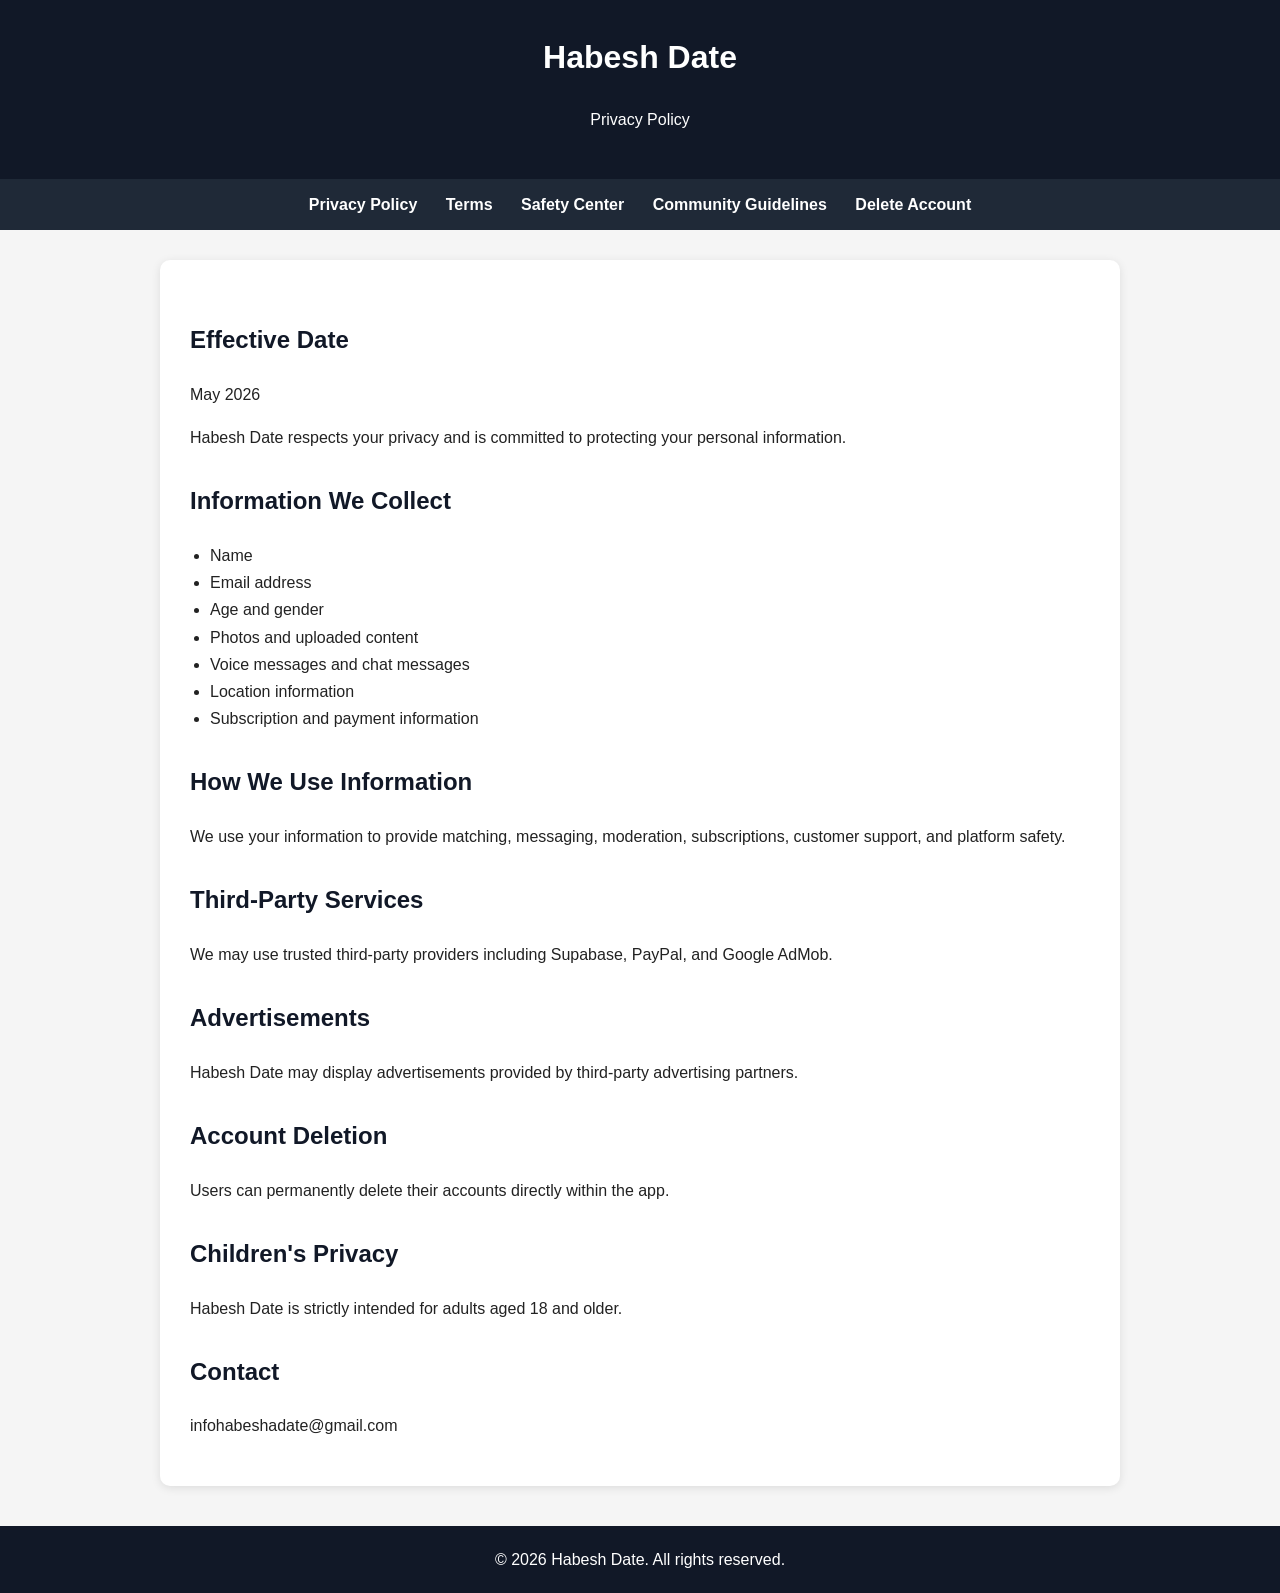
==== privacy-policy.html @ 17c50287 "Create privacy-policy.html Create privacy-policy" ====
<!DOCTYPE html>
<html>
<head>
  <meta charset="UTF-8">
  <title>Privacy Policy - Habesh Date</title>
  <link rel="stylesheet" href="style.css">
</head>
<body>

<header>
  <h1>Habesh Date</h1>
  <p>Privacy Policy</p>
</header>

<nav>
  <a href="privacy-policy.html">Privacy Policy</a>
  <a href="terms.html">Terms</a>
  <a href="safety.html">Safety Center</a>
  <a href="community.html">Community Guidelines</a>
  <a href="delete-account.html">Delete Account</a>
</nav>

<div class="container">
  <h2>Effective Date</h2>
  <p>May 2026</p>

  <p>
    Habesh Date respects your privacy and is committed to protecting your personal information.
  </p>

  <h2>Information We Collect</h2>
  <ul>
    <li>Name</li>
    <li>Email address</li>
    <li>Age and gender</li>
    <li>Photos and uploaded content</li>
    <li>Voice messages and chat messages</li>
    <li>Location information</li>
    <li>Subscription and payment information</li>
  </ul>

  <h2>How We Use Information</h2>
  <p>
    We use your information to provide matching, messaging, moderation,
    subscriptions, customer support, and platform safety.
  </p>

  <h2>Third-Party Services</h2>
  <p>
    We may use trusted third-party providers including Supabase, PayPal,
    and Google AdMob.
  </p>

  <h2>Advertisements</h2>
  <p>
    Habesh Date may display advertisements provided by third-party advertising partners.
  </p>

  <h2>Account Deletion</h2>
  <p>
    Users can permanently delete their accounts directly within the app.
  </p>

  <h2>Children's Privacy</h2>
  <p>
    Habesh Date is strictly intended for adults aged 18 and older.
  </p>

  <h2>Contact</h2>
  <p>
    infohabeshadate@gmail.com
  </p>
</div>

<footer>
  © 2026 Habesh Date. All rights reserved.
</footer>

</body>
</html>
---- style.css ----
body {
  font-family: Arial, sans-serif;
  background: #f5f5f5;
  margin: 0;
  padding: 0;
  color: #222;
  line-height: 1.7;
}

header {
  background: #111827;
  color: white;
  padding: 30px 20px;
  text-align: center;
}

nav {
  background: #1f2937;
  padding: 12px;
  text-align: center;
}

nav a {
  color: white;
  margin: 0 12px;
  text-decoration: none;
  font-weight: bold;
}

nav a:hover {
  text-decoration: underline;
}

.container {
  max-width: 900px;
  margin: 30px auto;
  background: white;
  padding: 30px;
  border-radius: 10px;
  box-shadow: 0 2px 10px rgba(0,0,0,0.1);
}

h1 {
  margin-top: 0;
}

h2 {
  color: #111827;
  margin-top: 30px;
}

footer {
  text-align: center;
  padding: 20px;
  background: #111827;
  color: white;
  margin-top: 40px;
}

ul {
  padding-left: 20px;
}

.notice {
  background: #eef2ff;
  padding: 15px;
  border-left: 4px solid #4f46e5;
  margin: 20px 0;
  border-radius: 5px;
}
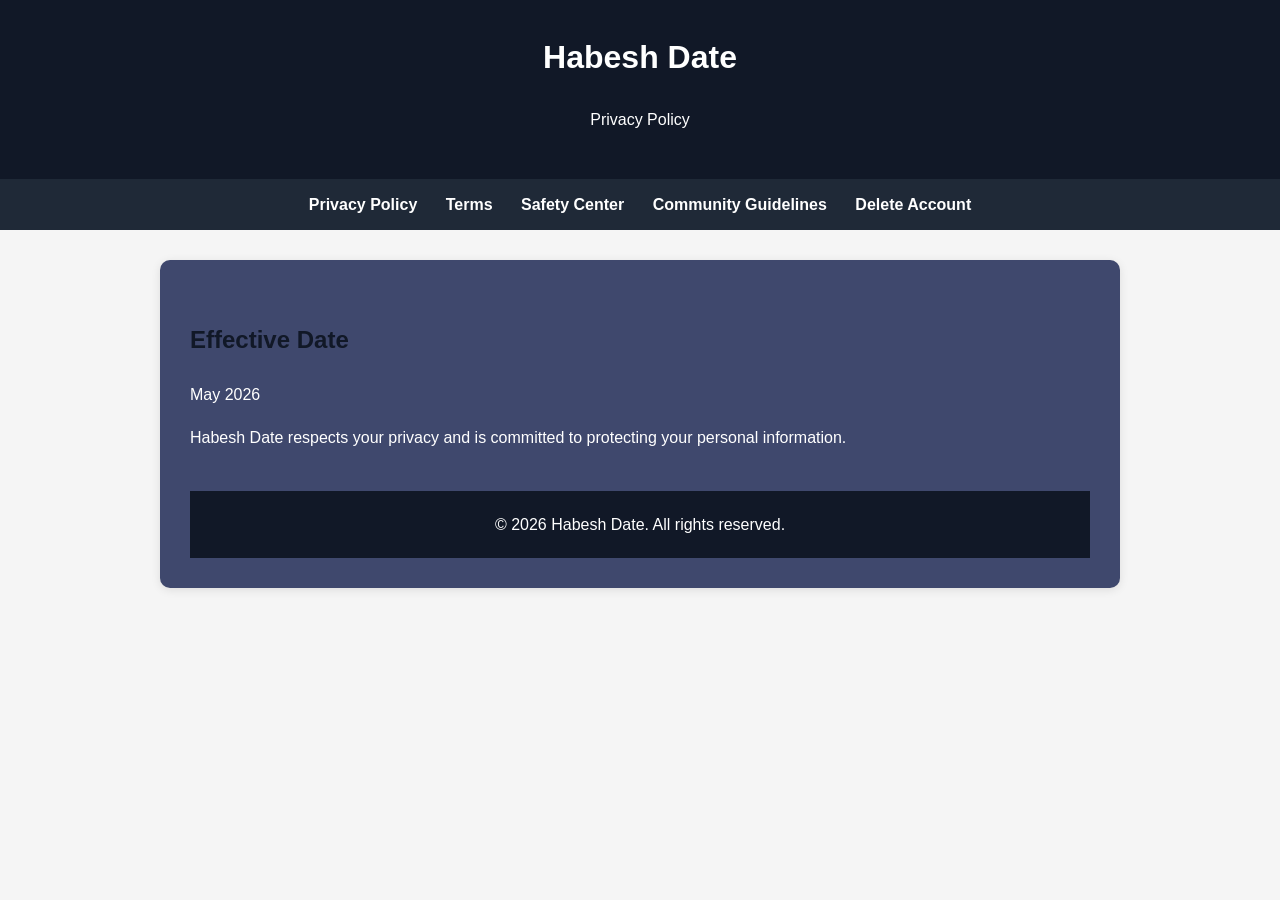
==== commit ebb2bb4c: "Update privacy-policy.html" ====
--- a/privacy-policy.html
+++ b/privacy-policy.html
@@ -28,49 +28,97 @@
     Habesh Date respects your privacy and is committed to protecting your personal information.
   </p>
 
-  <h2>Information We Collect</h2>
-  <ul>
-    <li>Name</li>
-    <li>Email address</li>
-    <li>Age and gender</li>
-    <li>Photos and uploaded content</li>
-    <li>Voice messages and chat messages</li>
-    <li>Location information</li>
-    <li>Subscription and payment information</li>
-  </ul>
+ 
+          <Section 
+            title="1.Eligibility"
+content="Habesh Date is intended strictly for users who are at least 18 years old. By creating an account or using the service, you confirm that:
+You are at least 18 years of age
+You are legally permitted to use the service under applicable laws
+The information you provide is accurate and truthful
+We reserve the right to suspend or remove accounts suspected of belonging to minors or users providing false information."          />
+          <Section 
+            title="2. Purpose of the Service"
+            content="Habesh Date is a relationship-focused and community-oriented dating platform designed to help users connect respectfully and safely worldwide."          />
+          <Section 
+            title="3. User Accounts"
+content="Users may create accounts using:
+Email and password
+Google Sign-In
+You are responsible for maintaining the confidentiality of your login credentials and for all activities conducted under your account
+"          />
+          <Section 
+            title="4. Community Standards and Acceptable Use"
+            content="Users must behave respectfully and responsibly while using the platform.
+The following activities are strictly prohibited:
+•	Harassment or bullying
+•	Hate speech or discrimination
+•	Threatening or abusive behavior
+•	Fake profiles or impersonation
+•	Fraud or scams
+•	Sharing sexually explicit, violent, or illegal content
+Sending spam or unwanted promotional content
+Violating the privacy or safety of other users
+Habesh Date reserves the right to remove content or suspend accounts that violate these rules "/>
 
-  <h2>How We Use Information</h2>
-  <p>
-    We use your information to provide matching, messaging, moderation,
-    subscriptions, customer support, and platform safety.
-  </p>
+          <Section
+             
+    title="5. User Content"
+    content="You are solely responsible for the content you upload, including:
+•	Profile information
+•	Photos
+•	Voice messages
+•	Chat messages
+By uploading content you grant Habesh Date a limited license to store and display such content solely for operating the service We may review profiles and reported content to maintain platform safety and community standards"         />
 
-  <h2>Third-Party Services</h2>
-  <p>
-    We may use trusted third-party providers including Supabase, PayPal,
-    and Google AdMob.
-  </p>
 
-  <h2>Advertisements</h2>
-  <p>
-    Habesh Date may display advertisements provided by third-party advertising partners.
-  </p>
+          <Section 
+            title="6. Reporting and Blocking"
+            content="Users may:
+•	Report inappropriate behavior or content
+•	Block other users
+We review reports and may take action including warnings, content removal, account suspension, or permanent bans"
 
-  <h2>Account Deletion</h2>
-  <p>
-    Users can permanently delete their accounts directly within the app.
-  </p>
+          />
 
-  <h2>Children's Privacy</h2>
-  <p>
-    Habesh Date is strictly intended for adults aged 18 and older.
-  </p>
+          <Section
+            title="7. Virtual Coins and Premium Subscriptions"
+            content="Habesh Date may offer:
 
-  <h2>Contact</h2>
-  <p>
-    infohabeshadate@gmail.com
-  </p>
-</div>
+•	Virtual coins by watching ads to access premium features.
+
+"          />
+
+          <Section
+             title = "8. Advertisements"
+            content="The application may display advertisements through third-party advertising providers such as AdMob. 
+                                  Third-party advertisers may use device identifiers and limited technical information to provide relevant ads in accordance with their own privacy policies.
+"          />
+          <Section
+            title="9. Account Deletion"
+            content="Users may permanently delete their accounts directly from within the application.
+When an account is deleted:
+•	Profile information is removed
+•	Photos and uploaded content are deleted from active systems
+•	Associated personal data is deleted unless retention is legally required   
+"/> 
+
+          <Section 
+            title="10. Limitation of Liability"
+            content="Habesh Date provides the service on an “as is” and “as available” basis.
+We do not guarantee:
+uninterrupted service
+compatibility with all devices
+successful matches or interactions between users"   
+Users interact with others at their own discretion and risk/>
+
+          <Section 
+            title="11. Changes to These Terms"
+            content="We may update these Terms of Service from time to time. Continued use of the service after updates constitutes acceptance of the revised terms"
+          />
+          <Section
+            title="Contact:"
+            content="For support or legal inquiries:
+Email: habeshadate.support@gmail.com" />
 
 <footer>
   © 2026 Habesh Date. All rights reserved.
--- a/style.css
+++ b/style.css
@@ -3,7 +3,7 @@
   background: #f5f5f5;
   margin: 0;
   padding: 0;
-  color: #222;
+  color: white;
   line-height: 1.7;
 }
 
@@ -34,7 +34,7 @@
 .container {
   max-width: 900px;
   margin: 30px auto;
-  background: white;
+  background: #3f486d;
   padding: 30px;
   border-radius: 10px;
   box-shadow: 0 2px 10px rgba(0,0,0,0.1);
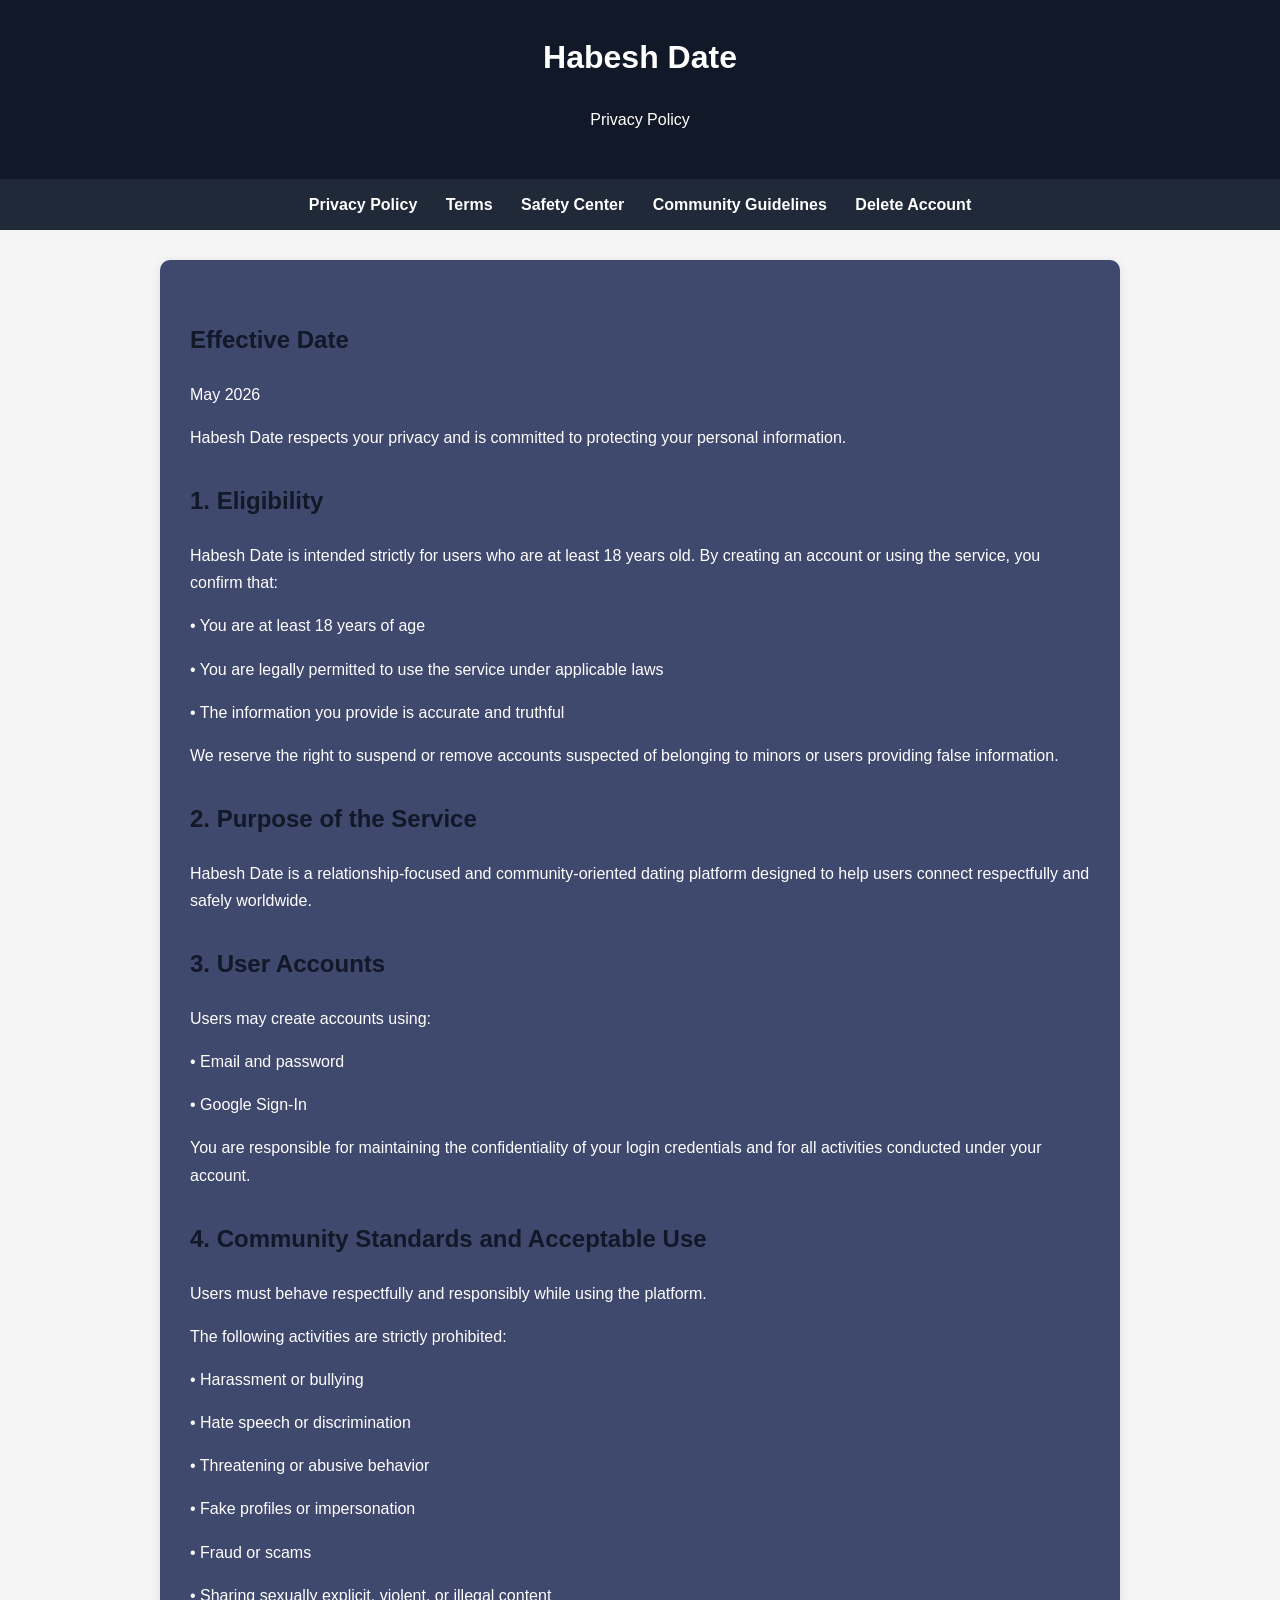
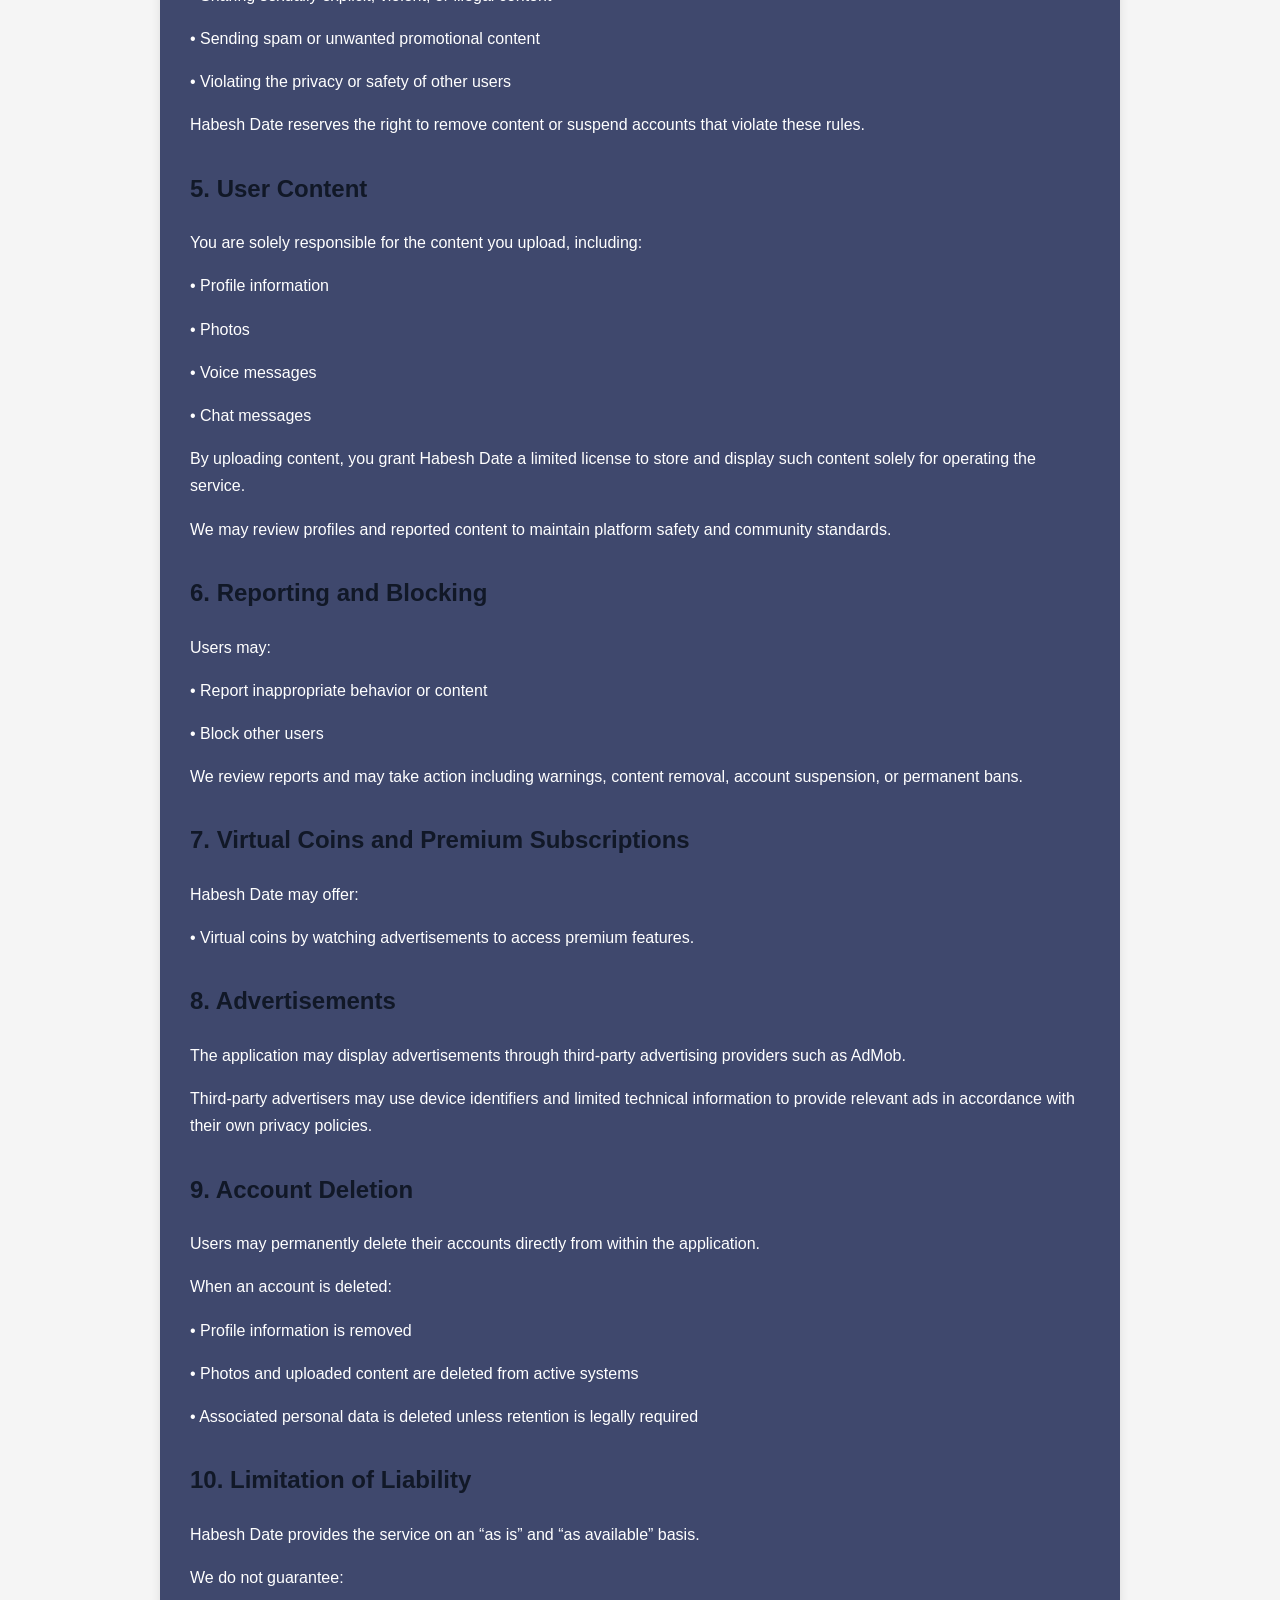
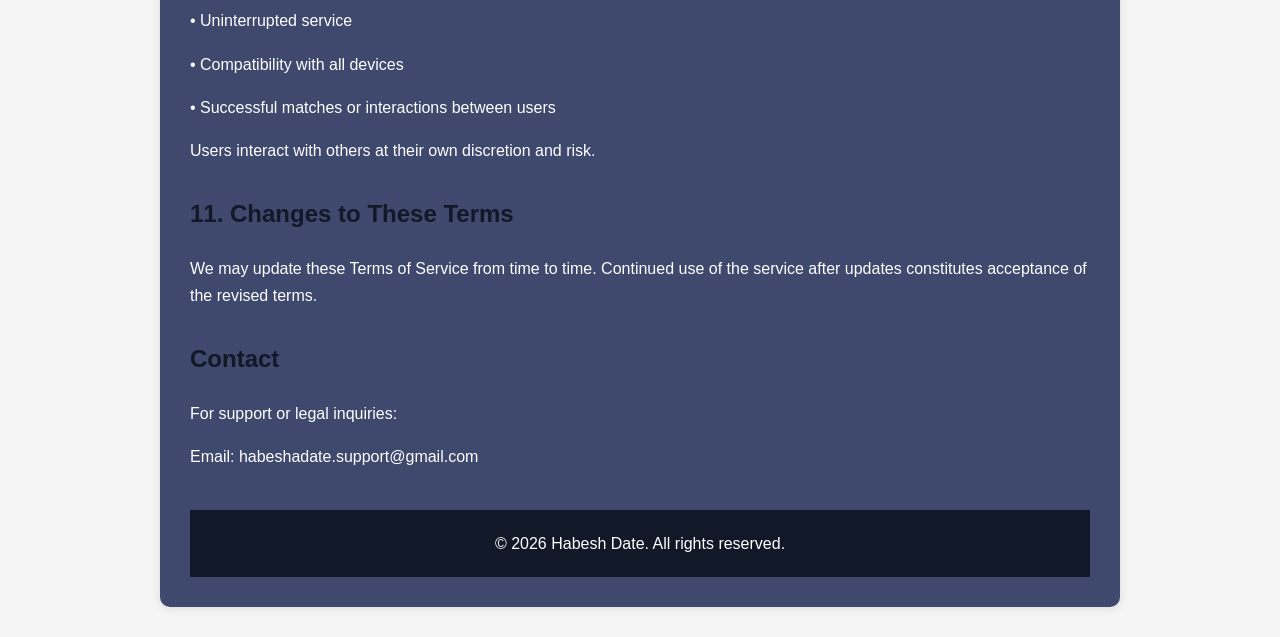
==== commit 1cd04193: "Update privacy-policy.html" ====
--- a/privacy-policy.html
+++ b/privacy-policy.html
@@ -29,97 +29,181 @@
   </p>
 
  
-          <Section 
-            title="1.Eligibility"
-content="Habesh Date is intended strictly for users who are at least 18 years old. By creating an account or using the service, you confirm that:
-You are at least 18 years of age
-You are legally permitted to use the service under applicable laws
-The information you provide is accurate and truthful
-We reserve the right to suspend or remove accounts suspected of belonging to minors or users providing false information."          />
-          <Section 
-            title="2. Purpose of the Service"
-            content="Habesh Date is a relationship-focused and community-oriented dating platform designed to help users connect respectfully and safely worldwide."          />
-          <Section 
-            title="3. User Accounts"
-content="Users may create accounts using:
-Email and password
-Google Sign-In
-You are responsible for maintaining the confidentiality of your login credentials and for all activities conducted under your account
-"          />
-          <Section 
-            title="4. Community Standards and Acceptable Use"
-            content="Users must behave respectfully and responsibly while using the platform.
-The following activities are strictly prohibited:
-•	Harassment or bullying
-•	Hate speech or discrimination
-•	Threatening or abusive behavior
-•	Fake profiles or impersonation
-•	Fraud or scams
-•	Sharing sexually explicit, violent, or illegal content
-Sending spam or unwanted promotional content
-Violating the privacy or safety of other users
-Habesh Date reserves the right to remove content or suspend accounts that violate these rules "/>
-
-          <Section
-             
-    title="5. User Content"
-    content="You are solely responsible for the content you upload, including:
-•	Profile information
-•	Photos
-•	Voice messages
-•	Chat messages
-By uploading content you grant Habesh Date a limited license to store and display such content solely for operating the service We may review profiles and reported content to maintain platform safety and community standards"         />
-
-
-          <Section 
-            title="6. Reporting and Blocking"
-            content="Users may:
-•	Report inappropriate behavior or content
-•	Block other users
-We review reports and may take action including warnings, content removal, account suspension, or permanent bans"
-
-          />
-
-          <Section
-            title="7. Virtual Coins and Premium Subscriptions"
-            content="Habesh Date may offer:
-
-•	Virtual coins by watching ads to access premium features.
-
-"          />
-
-          <Section
-             title = "8. Advertisements"
-            content="The application may display advertisements through third-party advertising providers such as AdMob. 
-                                  Third-party advertisers may use device identifiers and limited technical information to provide relevant ads in accordance with their own privacy policies.
-"          />
-          <Section
-            title="9. Account Deletion"
-            content="Users may permanently delete their accounts directly from within the application.
-When an account is deleted:
-•	Profile information is removed
-•	Photos and uploaded content are deleted from active systems
-•	Associated personal data is deleted unless retention is legally required   
-"/> 
-
-          <Section 
-            title="10. Limitation of Liability"
-            content="Habesh Date provides the service on an “as is” and “as available” basis.
-We do not guarantee:
-uninterrupted service
-compatibility with all devices
-successful matches or interactions between users"   
-Users interact with others at their own discretion and risk/>
-
-          <Section 
-            title="11. Changes to These Terms"
-            content="We may update these Terms of Service from time to time. Continued use of the service after updates constitutes acceptance of the revised terms"
-          />
-          <Section
-            title="Contact:"
-            content="For support or legal inquiries:
-Email: habeshadate.support@gmail.com" />
-
+        <title>Habesh Date - Terms of Service</title>
+
+<div>
+  <h2>1. Eligibility</h2>
+  <p>
+    Habesh Date is intended strictly for users who are at least 18 years old.
+    By creating an account or using the service, you confirm that:
+  </p>
+
+  <p>• You are at least 18 years of age</p>
+  <p>• You are legally permitted to use the service under applicable laws</p>
+  <p>• The information you provide is accurate and truthful</p>
+
+  <p>
+    We reserve the right to suspend or remove accounts suspected of belonging
+    to minors or users providing false information.
+  </p>
+</div>
+
+<div>
+  <h2>2. Purpose of the Service</h2>
+  <p>
+    Habesh Date is a relationship-focused and community-oriented dating
+    platform designed to help users connect respectfully and safely worldwide.
+  </p>
+</div>
+
+<div>
+  <h2>3. User Accounts</h2>
+  <p>Users may create accounts using:</p>
+
+  <p>• Email and password</p>
+  <p>• Google Sign-In</p>
+
+  <p>
+    You are responsible for maintaining the confidentiality of your login
+    credentials and for all activities conducted under your account.
+  </p>
+</div>
+
+<div>
+  <h2>4. Community Standards and Acceptable Use</h2>
+
+  <p>
+    Users must behave respectfully and responsibly while using the platform.
+  </p>
+
+  <p>The following activities are strictly prohibited:</p>
+
+  <p>• Harassment or bullying</p>
+  <p>• Hate speech or discrimination</p>
+  <p>• Threatening or abusive behavior</p>
+  <p>• Fake profiles or impersonation</p>
+  <p>• Fraud or scams</p>
+  <p>• Sharing sexually explicit, violent, or illegal content</p>
+  <p>• Sending spam or unwanted promotional content</p>
+  <p>• Violating the privacy or safety of other users</p>
+
+  <p>
+    Habesh Date reserves the right to remove content or suspend accounts that
+    violate these rules.
+  </p>
+</div>
+
+<div>
+  <h2>5. User Content</h2>
+
+  <p>You are solely responsible for the content you upload, including:</p>
+
+  <p>• Profile information</p>
+  <p>• Photos</p>
+  <p>• Voice messages</p>
+  <p>• Chat messages</p>
+
+  <p>
+    By uploading content, you grant Habesh Date a limited license to store and
+    display such content solely for operating the service.
+  </p>
+
+  <p>
+    We may review profiles and reported content to maintain platform safety and
+    community standards.
+  </p>
+</div>
+
+<div>
+  <h2>6. Reporting and Blocking</h2>
+
+  <p>Users may:</p>
+
+  <p>• Report inappropriate behavior or content</p>
+  <p>• Block other users</p>
+
+  <p>
+    We review reports and may take action including warnings, content removal,
+    account suspension, or permanent bans.
+  </p>
+</div>
+
+<div>
+  <h2>7. Virtual Coins and Premium Subscriptions</h2>
+
+  <p>Habesh Date may offer:</p>
+
+  <p>
+    • Virtual coins by watching advertisements to access premium features.
+  </p>
+</div>
+
+<div>
+  <h2>8. Advertisements</h2>
+
+  <p>
+    The application may display advertisements through third-party advertising
+    providers such as AdMob.
+  </p>
+
+  <p>
+    Third-party advertisers may use device identifiers and limited technical
+    information to provide relevant ads in accordance with their own privacy
+    policies.
+  </p>
+</div>
+
+<div>
+  <h2>9. Account Deletion</h2>
+
+  <p>
+    Users may permanently delete their accounts directly from within the
+    application.
+  </p>
+
+  <p>When an account is deleted:</p>
+
+  <p>• Profile information is removed</p>
+  <p>• Photos and uploaded content are deleted from active systems</p>
+  <p>
+    • Associated personal data is deleted unless retention is legally required
+  </p>
+</div>
+
+<div>
+  <h2>10. Limitation of Liability</h2>
+
+  <p>
+    Habesh Date provides the service on an “as is” and “as available” basis.
+  </p>
+
+  <p>We do not guarantee:</p>
+
+  <p>• Uninterrupted service</p>
+  <p>• Compatibility with all devices</p>
+  <p>• Successful matches or interactions between users</p>
+
+  <p>
+    Users interact with others at their own discretion and risk.
+  </p>
+</div>
+
+<div>
+  <h2>11. Changes to These Terms</h2>
+
+  <p>
+    We may update these Terms of Service from time to time. Continued use of
+    the service after updates constitutes acceptance of the revised terms.
+  </p>
+</div>
+
+<div>
+  <h2>Contact</h2>
+
+  <p>For support or legal inquiries:</p>
+
+  <p>Email: habeshadate.support@gmail.com</p>
+</div>
 <footer>
   © 2026 Habesh Date. All rights reserved.
 </footer>
